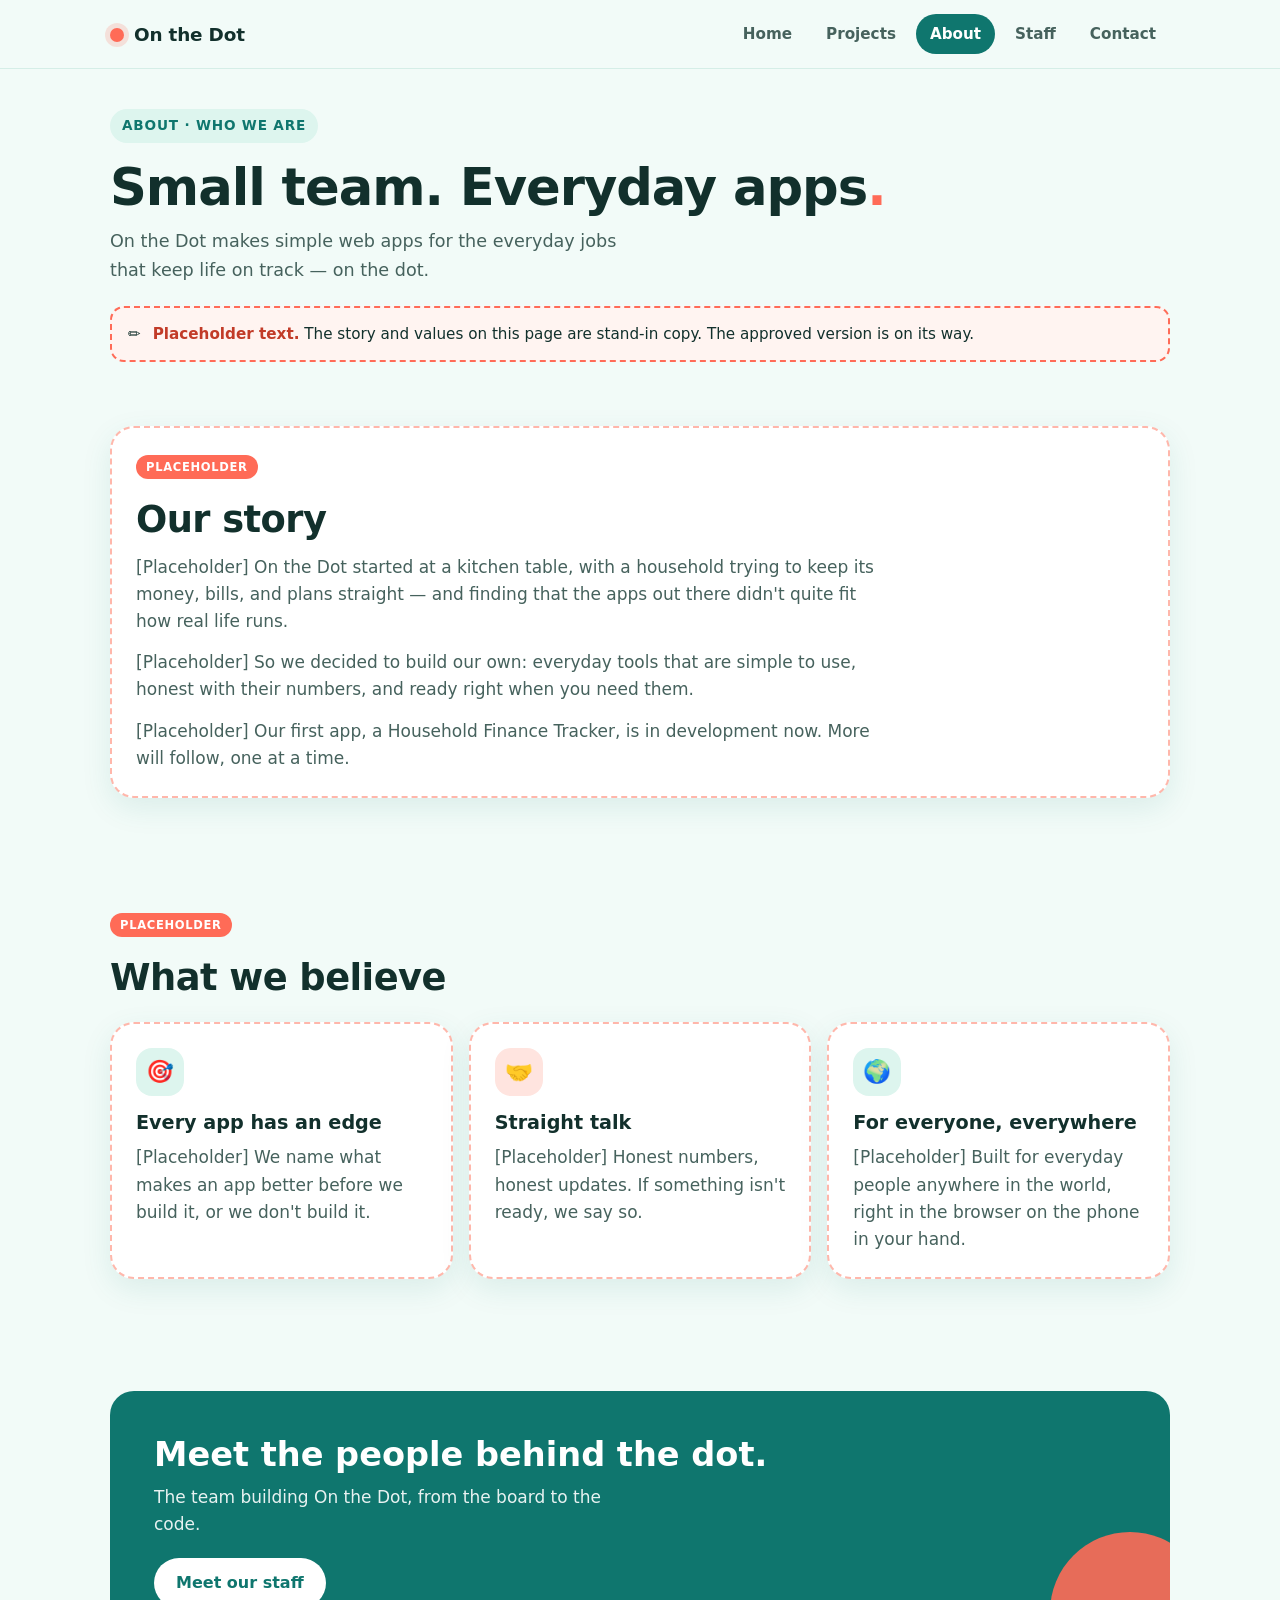
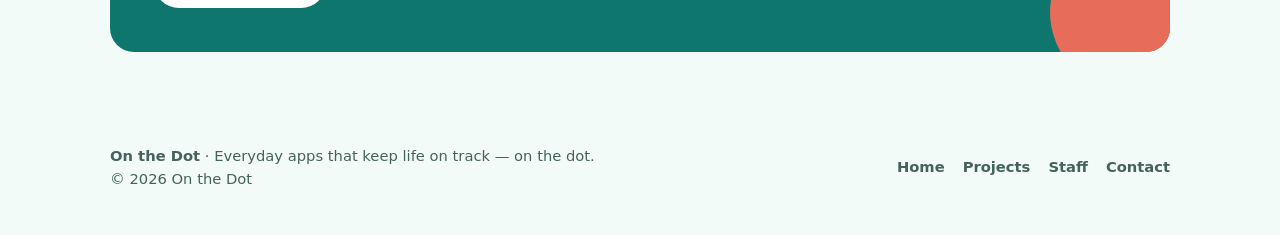
==== about/index.html @ 4a5bc4c8 "Company website v1: Home, Projects, About, Staff, Contact (Template C) Co-Authored-By: Claude Opus 5" ====
<!DOCTYPE html>
<html lang="en">
<head>
  <meta charset="utf-8">
  <meta name="viewport" content="width=device-width, initial-scale=1">
  <title>About — On the Dot</title>
  <meta name="description" content="Who we are: On the Dot builds everyday web apps that keep life on track — on the dot.">
  <meta name="theme-color" content="#0F766E">
  <link rel="icon" href="data:image/svg+xml,%3Csvg xmlns='http://www.w3.org/2000/svg' viewBox='0 0 32 32'%3E%3Ccircle cx='16' cy='16' r='11' fill='%23FF6B57'/%3E%3C/svg%3E">
  <link rel="stylesheet" href="../assets/css/styles.css">
</head>
<body>
  <a class="skip" href="#main">Skip to content</a>

  <header class="site-header">
    <div class="wrap">
      <a class="brand" href="../"><span class="brand-dot" aria-hidden="true"></span>On the Dot</a>
      <nav class="nav" aria-label="Main">
        <ul>
          <li><a href="../">Home</a></li>
          <li><a href="../projects/">Projects</a></li>
          <li><a href="./" aria-current="page">About</a></li>
          <li><a href="../staff/">Staff</a></li>
          <li><a href="../contact/">Contact</a></li>
        </ul>
      </nav>
    </div>
  </header>

  <!--
    PLACEHOLDER PAGE — NOT FINAL COPY.
    Every block marked "placeholder" below is stand-in text written by Monday.
    Friday Santos supplies the approved About copy; swap it in, then delete the
    .placeholder-banner, every .placeholder-tag, and every .is-placeholder class.
  -->

  <main id="main">
    <section class="page-hero">
      <div class="wrap">
        <span class="eyebrow">About · Who we are</span>
        <h1>Small team. Everyday apps<span class="dot">.</span></h1>
        <p class="lede">On the Dot makes simple web apps for the everyday jobs that keep life on track — on the dot.</p>
        <div class="placeholder-banner" role="note">
          <span aria-hidden="true">✏️</span>
          <div><strong>Placeholder text.</strong> The story and values on this page are stand-in copy. The approved version is on its way.</div>
        </div>
      </div>
    </section>

    <!-- Story -->
    <section class="section">
      <div class="wrap">
        <article class="card is-placeholder">
          <span class="placeholder-tag">Placeholder</span>
          <div class="section-head">
            <h2>Our story</h2>
          </div>
          <div class="story">
            <p>[Placeholder] On the Dot started at a kitchen table, with a household trying to keep its money, bills, and plans straight — and finding that the apps out there didn't quite fit how real life runs.</p>
            <p>[Placeholder] So we decided to build our own: everyday tools that are simple to use, honest with their numbers, and ready right when you need them.</p>
            <p>[Placeholder] Our first app, a Household Finance Tracker, is in development now. More will follow, one at a time.</p>
          </div>
        </article>
      </div>
    </section>

    <!-- Values -->
    <section class="section">
      <div class="wrap">
        <div class="section-head">
          <span class="placeholder-tag">Placeholder</span>
          <h2>What we believe</h2>
        </div>
        <div class="grid grid-3">
          <article class="card is-placeholder">
            <div class="icon" aria-hidden="true">🎯</div>
            <h3>Every app has an edge</h3>
            <p>[Placeholder] We name what makes an app better before we build it, or we don't build it.</p>
          </article>
          <article class="card is-placeholder">
            <div class="icon coral" aria-hidden="true">🤝</div>
            <h3>Straight talk</h3>
            <p>[Placeholder] Honest numbers, honest updates. If something isn't ready, we say so.</p>
          </article>
          <article class="card is-placeholder">
            <div class="icon" aria-hidden="true">🌍</div>
            <h3>For everyone, everywhere</h3>
            <p>[Placeholder] Built for everyday people anywhere in the world, right in the browser on the phone in your hand.</p>
          </article>
        </div>
      </div>
    </section>

    <!-- Meet the team prompt -->
    <section class="section">
      <div class="wrap">
        <div class="cta">
          <h2>Meet the people behind the dot.</h2>
          <p>The team building On the Dot, from the board to the code.</p>
          <a class="btn btn-light" href="../staff/">Meet our staff</a>
        </div>
      </div>
    </section>
  </main>

  <footer class="site-footer">
    <div class="wrap">
      <div><strong>On the Dot</strong> · Everyday apps that keep life on track — on the dot.<br>© 2026 On the Dot</div>
      <ul class="footer-links">
        <li><a href="../">Home</a></li>
        <li><a href="../projects/">Projects</a></li>
        <li><a href="../staff/">Staff</a></li>
        <li><a href="../contact/">Contact</a></li>
      </ul>
    </div>
  </footer>
</body>
</html>
---- assets/css/styles.css ----
/* On the Dot — Template C, Fresh Studio (locked Nov 20, 2026)
   Mobile-first. No frameworks, no build step. */

:root {
  --bg: #F2FBF8;          /* mint-cream */
  --teal-deep: #0F766E;
  --teal: #14B8A6;
  --coral: #FF6B57;
  --ink: #12302C;
  --ink-soft: #46625D;
  --card: #FFFFFF;
  --line: #D5EEE7;
  --radius: 24px;
  --radius-sm: 14px;
  --shadow: 0 10px 30px rgba(15, 118, 110, 0.10);
  --font: system-ui, -apple-system, "Segoe UI", Roboto, "Helvetica Neue", Arial, sans-serif;
  --wrap: 1100px;
}

*, *::before, *::after { box-sizing: border-box; }

html { -webkit-text-size-adjust: 100%; }

body {
  margin: 0;
  font-family: var(--font);
  font-size: 17px;
  line-height: 1.6;
  color: var(--ink);
  background: var(--bg);
}

img { max-width: 100%; display: block; }

a { color: var(--teal-deep); }

.wrap {
  width: 100%;
  max-width: var(--wrap);
  margin: 0 auto;
  padding: 0 20px;
}

.skip {
  position: absolute; left: -999px; top: 8px;
  background: var(--teal-deep); color: #fff; padding: 8px 14px; border-radius: 10px;
}
.skip:focus { left: 8px; z-index: 100; }

:focus-visible { outline: 3px solid var(--coral); outline-offset: 3px; }

/* ---------- Header / nav ---------- */
.site-header {
  position: sticky; top: 0; z-index: 50;
  background: rgba(242, 251, 248, 0.92);
  backdrop-filter: saturate(150%) blur(8px);
  -webkit-backdrop-filter: saturate(150%) blur(8px);
  border-bottom: 1px solid var(--line);
}
.site-header .wrap {
  display: flex; flex-wrap: wrap; align-items: center; justify-content: space-between;
  gap: 6px 16px; padding-top: 12px; padding-bottom: 10px;
}

.brand {
  display: inline-flex; align-items: center; gap: 10px;
  font-weight: 800; font-size: 1.15rem; letter-spacing: -0.01em;
  color: var(--ink); text-decoration: none;
}
.brand-dot {
  width: 14px; height: 14px; border-radius: 50%;
  background: var(--coral);
  box-shadow: 0 0 0 5px rgba(255, 107, 87, 0.18);
}

.nav {
  width: 100%;
  overflow-x: auto; -webkit-overflow-scrolling: touch;
  scrollbar-width: none;
}
.nav::-webkit-scrollbar { display: none; }
.nav ul {
  list-style: none; margin: 0; padding: 2px 0 4px;
  display: flex; gap: 6px; white-space: nowrap;
}
.nav a {
  display: inline-block; padding: 8px 14px; border-radius: 999px;
  text-decoration: none; font-weight: 600; font-size: 0.95rem;
  color: var(--ink-soft);
}
.nav a:hover { background: #E3F6F1; color: var(--teal-deep); }
.nav a[aria-current="page"] { background: var(--teal-deep); color: #fff; }

/* ---------- Buttons ---------- */
.btn {
  display: inline-flex; align-items: center; justify-content: center; gap: 8px;
  min-height: 48px; padding: 12px 22px; border-radius: 999px;
  font-weight: 700; font-size: 1rem; text-decoration: none;
  transition: transform .15s ease, box-shadow .15s ease, background .15s ease;
}
.btn:hover { transform: translateY(-1px); }
.btn-primary { background: var(--coral); color: #fff; box-shadow: 0 8px 20px rgba(255, 107, 87, 0.30); }
.btn-primary:hover { background: #F25643; }
.btn-ghost { background: #fff; color: var(--teal-deep); border: 2px solid var(--line); }
.btn-ghost:hover { border-color: var(--teal); }

/* ---------- Hero ---------- */
.hero { padding: 44px 0 36px; position: relative; overflow: hidden; }
.eyebrow {
  display: inline-flex; align-items: center; gap: 8px;
  font-size: 0.85rem; font-weight: 700; letter-spacing: 0.06em; text-transform: uppercase;
  color: var(--teal-deep); background: #DDF5EE; padding: 6px 12px; border-radius: 999px;
}
.hero h1 {
  font-size: clamp(2.1rem, 8vw, 3.8rem);
  line-height: 1.08; letter-spacing: -0.02em;
  margin: 18px 0 14px;
}
.hero h1 .accent { color: var(--teal-deep); }
.hero h1 .dot { color: var(--coral); }
.hero .lede { font-size: 1.12rem; color: var(--ink-soft); max-width: 36ch; margin: 0 0 26px; }
.hero-actions { display: flex; flex-wrap: wrap; gap: 12px; }

.hero-art {
  margin-top: 36px;
  background: linear-gradient(145deg, var(--teal-deep), var(--teal));
  border-radius: var(--radius);
  padding: 22px;
  box-shadow: var(--shadow);
  color: #fff;
}
.mini-card {
  background: rgba(255, 255, 255, 0.14);
  border: 1px solid rgba(255, 255, 255, 0.25);
  border-radius: var(--radius-sm);
  padding: 14px 16px;
  display: flex; align-items: center; justify-content: space-between; gap: 12px;
  font-weight: 600;
}
.mini-card + .mini-card { margin-top: 10px; }
.mini-card small { display: block; font-weight: 500; opacity: 0.8; font-size: 0.82rem; }
.check {
  flex: none; width: 28px; height: 28px; border-radius: 50%;
  background: #fff; color: var(--teal-deep);
  display: grid; place-items: center; font-weight: 900; font-size: 0.9rem;
}
.check.coral { background: var(--coral); color: #fff; }

/* ---------- Sections ---------- */
.section { padding: 40px 0; }
.section-head { margin-bottom: 22px; }
.section-head h2 { font-size: clamp(1.6rem, 5.5vw, 2.3rem); line-height: 1.15; letter-spacing: -0.015em; margin: 10px 0 8px; }
.section-head p { color: var(--ink-soft); margin: 0; max-width: 55ch; }

.grid { display: grid; gap: 16px; }

.card {
  background: var(--card);
  border: 1px solid var(--line);
  border-radius: var(--radius);
  padding: 24px;
  box-shadow: var(--shadow);
}
.card h3 { margin: 12px 0 6px; font-size: 1.2rem; }
.card p { margin: 0; color: var(--ink-soft); }
.icon {
  width: 48px; height: 48px; border-radius: 16px;
  display: grid; place-items: center; font-size: 1.4rem;
  background: #DDF5EE;
}
.icon.coral { background: #FFE4DF; }

/* Feature (first app) */
.feature {
  background: var(--card);
  border-radius: var(--radius);
  border: 1px solid var(--line);
  box-shadow: var(--shadow);
  overflow: hidden;
}
.feature-body { padding: 26px 24px; }
.feature h3 { font-size: 1.5rem; margin: 12px 0 8px; line-height: 1.2; }
.feature p { color: var(--ink-soft); margin: 0 0 18px; }
.badge {
  display: inline-block; padding: 5px 12px; border-radius: 999px;
  font-size: 0.8rem; font-weight: 800; letter-spacing: 0.04em; text-transform: uppercase;
  background: #FFE4DF; color: #C23B28;
}
.ticks { list-style: none; padding: 0; margin: 0 0 22px; }
.ticks li { position: relative; padding-left: 30px; margin-bottom: 10px; }
.ticks li::before {
  content: "✓"; position: absolute; left: 0; top: 1px;
  width: 20px; height: 20px; border-radius: 50%;
  background: var(--teal); color: #fff; font-size: 0.75rem; font-weight: 900;
  display: grid; place-items: center;
}
.feature-side {
  background: linear-gradient(160deg, #E3F6F1, #F2FBF8);
  padding: 24px;
  border-top: 1px solid var(--line);
}
.ledger { background: #fff; border-radius: var(--radius-sm); border: 1px solid var(--line); padding: 14px 16px; }
.ledger-row { display: flex; justify-content: space-between; padding: 8px 0; border-bottom: 1px dashed var(--line); font-size: 0.95rem; }
.ledger-row:last-child { border-bottom: 0; font-weight: 800; }
.in { color: var(--teal-deep); font-weight: 700; }
.out { color: #C23B28; font-weight: 700; }
.ledger-note { font-size: 0.8rem; color: var(--ink-soft); margin: 10px 2px 0; }

/* CTA band */
.cta {
  background: var(--teal-deep);
  color: #fff;
  border-radius: var(--radius);
  padding: 32px 24px;
  text-align: left;
  position: relative; overflow: hidden;
}
.cta::after {
  content: ""; position: absolute; right: -40px; bottom: -40px;
  width: 160px; height: 160px; border-radius: 50%;
  background: var(--coral); opacity: 0.9;
}
.cta h2 { margin: 0 0 8px; font-size: clamp(1.5rem, 5vw, 2.1rem); line-height: 1.2; position: relative; z-index: 1; }
.cta p { margin: 0 0 20px; opacity: 0.9; max-width: 44ch; position: relative; z-index: 1; }
.cta .btn { position: relative; z-index: 1; }
.cta .btn-light { background: #fff; color: var(--teal-deep); }

/* ---------- Inner-page header ---------- */
.page-hero { padding: 40px 0 8px; }
.page-hero h1 {
  font-size: clamp(2rem, 7.5vw, 3.2rem);
  line-height: 1.1; letter-spacing: -0.02em;
  margin: 16px 0 12px;
}
.page-hero h1 .dot { color: var(--coral); }
.page-hero .lede { font-size: 1.1rem; color: var(--ink-soft); max-width: 46ch; margin: 0; }

/* Status badges */
.badge-teal { background: #DDF5EE; color: var(--teal-deep); }
.badge-soft { background: #EEF3F2; color: var(--ink-soft); }

.meta { font-size: 0.9rem; color: var(--ink-soft); margin: 0 0 18px; }

/* Edge callout */
.edge {
  background: #FFF4F1;
  border: 1px solid #FFD6CE;
  border-radius: var(--radius-sm);
  padding: 14px 16px;
  margin: 0 0 22px;
  font-size: 0.97rem;
}
.edge strong { color: #C23B28; }

/* Roadmap cards */
.card .badge + .icon { margin-top: 12px; }
.card-dashed {
  background: transparent;
  border: 2px dashed var(--line);
  box-shadow: none;
}

/* ---------- Placeholder copy markers (remove when final copy lands) ---------- */
.placeholder-banner {
  display: flex; gap: 12px; align-items: flex-start;
  background: #FFF4F1;
  border: 2px dashed var(--coral);
  border-radius: var(--radius-sm);
  padding: 14px 16px;
  margin-top: 22px;
  font-size: 0.95rem;
}
.placeholder-banner strong { color: #C23B28; }
.placeholder-tag {
  display: inline-block; margin-bottom: 10px;
  padding: 3px 10px; border-radius: 999px;
  font-size: 0.72rem; font-weight: 800; letter-spacing: 0.06em; text-transform: uppercase;
  background: var(--coral); color: #fff;
}
.is-placeholder { border: 2px dashed #FFB7AB; }

/* About: story + values */
.card .section-head { margin-bottom: 12px; }
.story { max-width: 70ch; }
.story p { margin: 0 0 14px; color: var(--ink-soft); }
.story p:last-child { margin-bottom: 0; }

/* ---------- Contact ---------- */
.contact-grid { display: grid; gap: 18px; }
.contact-card { text-align: left; }
.contact-card h2 { margin: 12px 0 8px; font-size: clamp(1.5rem, 5vw, 2rem); line-height: 1.2; }
.contact-card > p { color: var(--ink-soft); margin: 0 0 20px; max-width: 48ch; }
.email-line {
  display: block;
  font-weight: 800; font-size: clamp(1.02rem, 4.6vw, 1.3rem);
  color: var(--teal-deep); text-decoration: none;
  word-break: break-all;
  margin: 0 0 20px;
}
.email-line:hover { text-decoration: underline; }
.contact-card .btn { width: 100%; }
.note { font-size: 0.88rem; color: var(--ink-soft); margin: 14px 0 0; }
.topics-title { margin: 0 0 16px; font-size: 1.3rem; }
.topics { list-style: none; padding: 0; margin: 0; display: grid; gap: 12px; }
.topics li { display: flex; gap: 14px; align-items: flex-start; }
.topics .icon { flex: none; width: 42px; height: 42px; border-radius: 14px; font-size: 1.2rem; }
.topics strong { display: block; }
.topics span { color: var(--ink-soft); font-size: 0.96rem; }

@media (min-width: 720px) {
  .contact-grid { display: grid; grid-template-columns: 1.1fr 1fr; gap: 18px; align-items: start; }
  .contact-card .btn { width: auto; }
}

/* ---------- Staff ---------- */
.staff-grid { display: grid; gap: 18px; grid-template-columns: 1fr; }
.person {
  background: var(--card);
  border: 1px solid var(--line);
  border-radius: var(--radius);
  box-shadow: var(--shadow);
  overflow: hidden;
  display: flex; flex-direction: column;
}
.person-photo {
  aspect-ratio: 4 / 5;
  background: #E3F6F1;
  overflow: hidden;
}
.person-photo img {
  width: 100%; height: 100%;
  object-fit: cover;
  object-position: 50% 20%;
}
.person-photo.pos-friday img { object-position: 50% 22%; }
.person-body { padding: 20px 22px 24px; }
.person-body h3 { margin: 0 0 4px; font-size: 1.25rem; line-height: 1.25; }
.role {
  display: inline-block; margin: 0 0 10px;
  font-size: 0.82rem; font-weight: 800; letter-spacing: 0.05em; text-transform: uppercase;
  color: var(--teal-deep);
}
.person-body p { margin: 0; color: var(--ink-soft); }

/* Name card (no portrait) */
.person-namecard .person-photo {
  display: grid; place-items: center;
  background: linear-gradient(160deg, #E3F6F1, #F2FBF8);
  border-bottom: 2px dashed var(--line);
}
.monogram {
  width: 96px; height: 96px; border-radius: 50%;
  display: grid; place-items: center;
  background: #fff; border: 2px dashed var(--teal);
  color: var(--teal-deep); font-size: 2.4rem; font-weight: 800;
}

.person-namecard .person-photo { aspect-ratio: auto; height: 170px; }

/* Small phones: tighten menu so all five links fit without swiping */
@media (max-width: 420px) {
  .nav ul { gap: 2px; }
  .nav a { padding: 8px 10px; font-size: 0.92rem; }
}

@media (min-width: 560px) {
  .staff-grid { grid-template-columns: repeat(2, 1fr); }
  .person-namecard .person-photo { aspect-ratio: 4 / 5; height: auto; }
}
@media (min-width: 1000px) {
  .staff-grid { grid-template-columns: repeat(3, 1fr); }
}

/* ---------- Footer ---------- */
.site-footer { padding: 36px 0 44px; color: var(--ink-soft); font-size: 0.92rem; }
.site-footer .wrap { display: grid; gap: 14px; }
.footer-links { display: flex; flex-wrap: wrap; gap: 6px 18px; list-style: none; padding: 0; margin: 0; }
.footer-links a { color: var(--ink-soft); text-decoration: none; font-weight: 600; }
.footer-links a:hover { color: var(--teal-deep); }

/* ---------- Larger screens ---------- */
@media (min-width: 720px) {
  .nav { width: auto; }
  .site-header .wrap { flex-wrap: nowrap; }
  .grid-3 { grid-template-columns: repeat(3, 1fr); }
  .feature { display: grid; grid-template-columns: 1.3fr 1fr; }
  .feature-side { border-top: 0; border-left: 1px solid var(--line); display: flex; align-items: center; }
  .feature-side .ledger { width: 100%; }
  .feature-body { padding: 36px; }
  .cta { padding: 44px; }
  .site-footer .wrap { grid-template-columns: 1fr auto; align-items: center; }
}

@media (min-width: 960px) {
  .hero { padding: 72px 0 56px; }
  .hero .wrap { display: grid; grid-template-columns: 1.15fr 1fr; gap: 48px; align-items: center; }
  .hero-art { margin-top: 0; padding: 28px; }
  .section { padding: 56px 0; }
}

@media (prefers-reduced-motion: reduce) {
  .btn { transition: none; }
  .btn:hover { transform: none; }
}
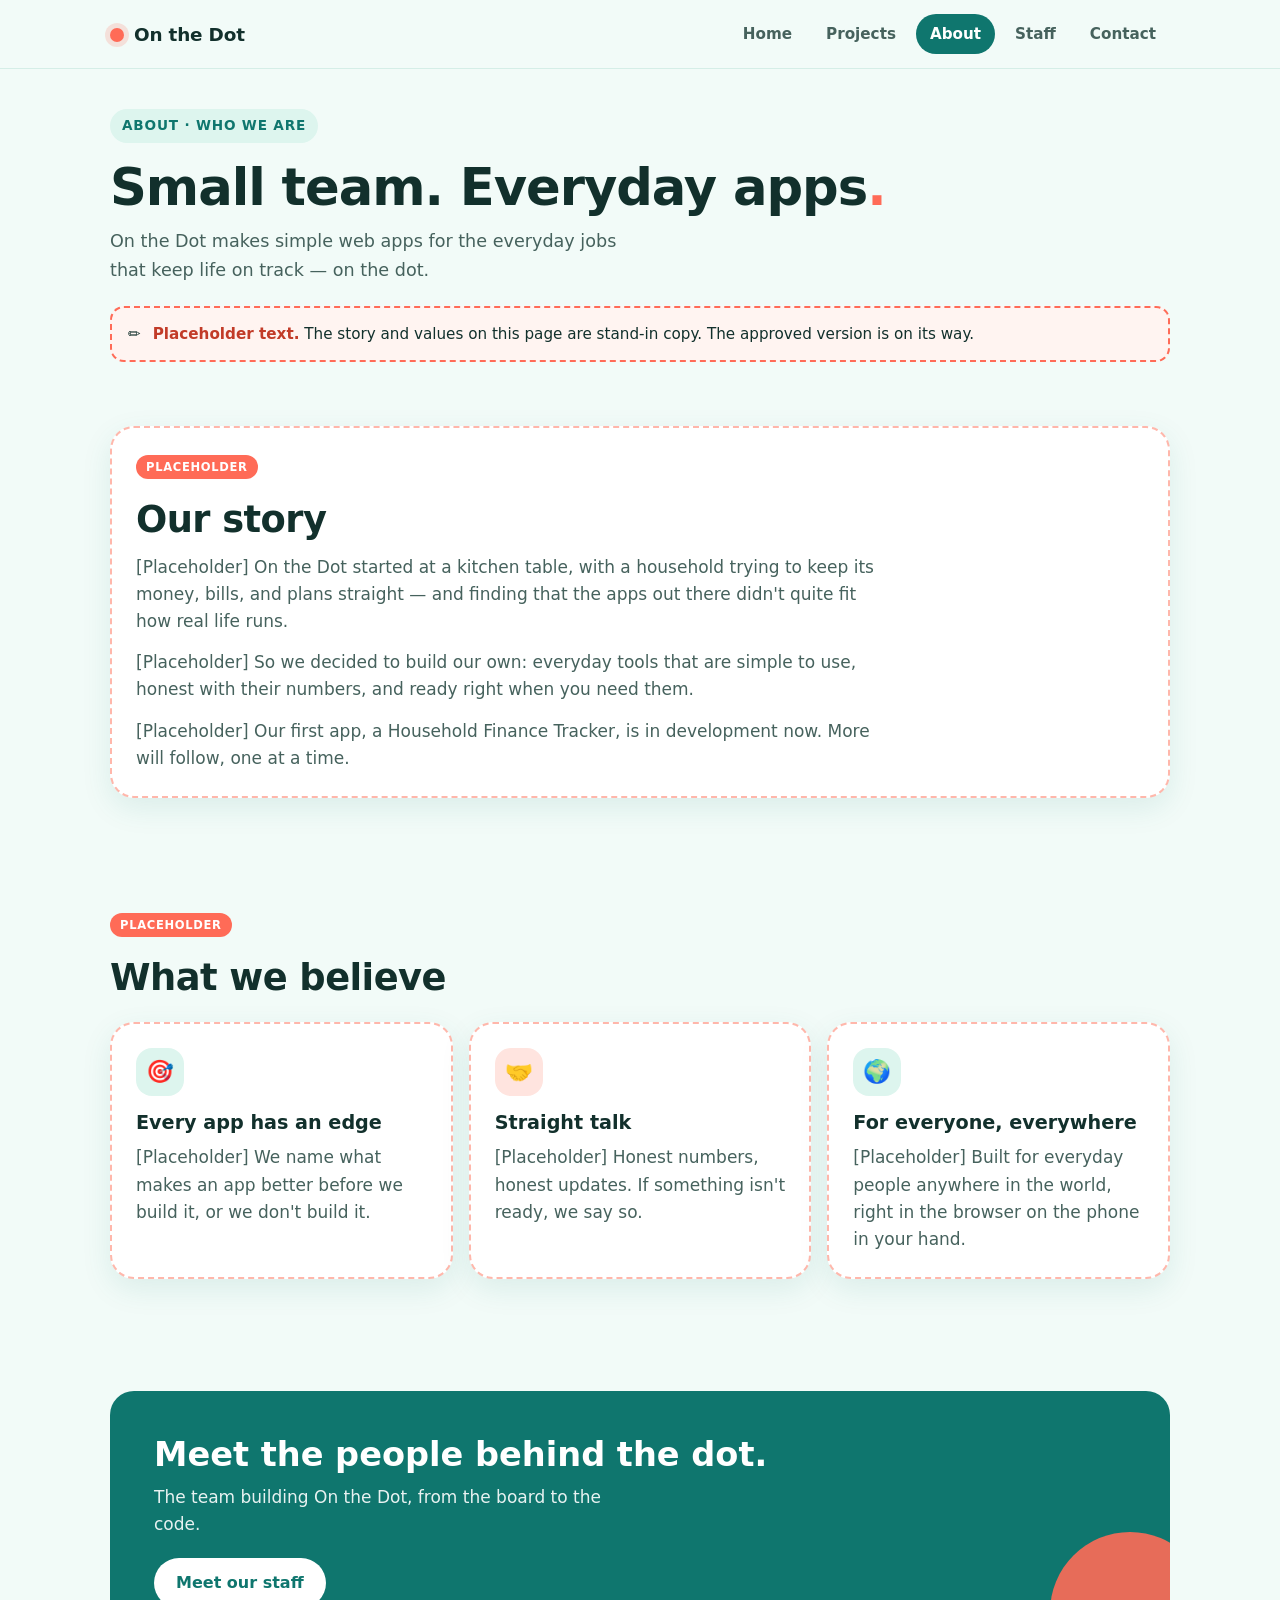
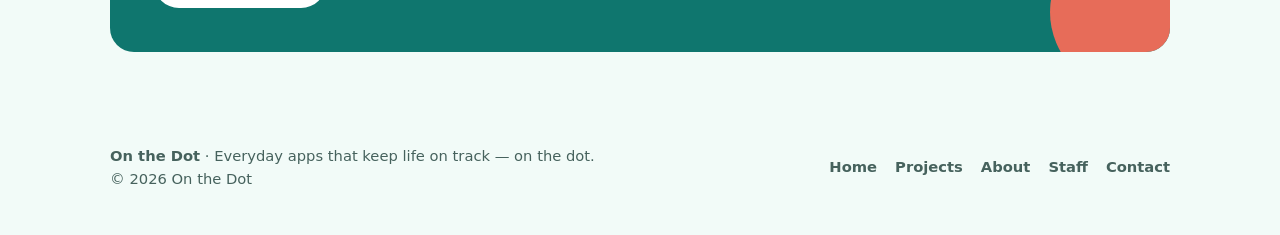
==== commit a31049bf: "TASK-004: SEO + share previews, 404, favicon.ico, forms (hooked), build note, tidy - canonical + Ope" ====
--- a/about/index.html
+++ b/about/index.html
@@ -6,7 +6,22 @@
   <title>About — On the Dot</title>
   <meta name="description" content="Who we are: On the Dot builds everyday web apps that keep life on track — on the dot.">
   <meta name="theme-color" content="#0F766E">
-  <link rel="icon" href="data:image/svg+xml,%3Csvg xmlns='http://www.w3.org/2000/svg' viewBox='0 0 32 32'%3E%3Ccircle cx='16' cy='16' r='11' fill='%23FF6B57'/%3E%3C/svg%3E">
+  <link rel="canonical" href="https://onthedotapp.github.io/onthedot-website/about/">
+  <meta property="og:type" content="website">
+  <meta property="og:site_name" content="On the Dot">
+  <meta property="og:title" content="About — On the Dot">
+  <meta property="og:description" content="Who we are: On the Dot builds everyday web apps that keep life on track — on the dot.">
+  <meta property="og:url" content="https://onthedotapp.github.io/onthedot-website/about/">
+  <meta property="og:image" content="https://onthedotapp.github.io/onthedot-website/assets/images/og-image.png">
+  <meta property="og:image:width" content="1200">
+  <meta property="og:image:height" content="630">
+  <meta property="og:image:alt" content="On the Dot: keep life on track, on the dot.">
+  <meta name="twitter:card" content="summary_large_image">
+  <meta name="twitter:title" content="About — On the Dot">
+  <meta name="twitter:description" content="Who we are: On the Dot builds everyday web apps that keep life on track — on the dot.">
+  <meta name="twitter:image" content="https://onthedotapp.github.io/onthedot-website/assets/images/og-image.png">
+  <link rel="icon" href="../favicon.ico" sizes="32x32">
+  <link rel="icon" type="image/svg+xml" href="data:image/svg+xml,%3Csvg xmlns='http://www.w3.org/2000/svg' viewBox='0 0 32 32'%3E%3Ccircle cx='16' cy='16' r='11' fill='%23FF6B57'/%3E%3C/svg%3E">
   <link rel="stylesheet" href="../assets/css/styles.css">
 </head>
 <body>
@@ -109,6 +124,7 @@
       <ul class="footer-links">
         <li><a href="../">Home</a></li>
         <li><a href="../projects/">Projects</a></li>
+        <li><a href="./" aria-current="page">About</a></li>
         <li><a href="../staff/">Staff</a></li>
         <li><a href="../contact/">Contact</a></li>
       </ul>
--- a/assets/css/styles.css
+++ b/assets/css/styles.css
@@ -179,7 +179,7 @@
   overflow: hidden;
 }
 .feature-body { padding: 26px 24px; }
-.feature h3 { font-size: 1.5rem; margin: 12px 0 8px; line-height: 1.2; }
+.feature h2, .feature h3 { font-size: 1.5rem; margin: 12px 0 8px; line-height: 1.2; }
 .feature p { color: var(--ink-soft); margin: 0 0 18px; }
 .badge {
   display: inline-block; padding: 5px 12px; border-radius: 999px;
@@ -334,7 +334,7 @@
 }
 .person-photo.pos-friday img { object-position: 50% 22%; }
 .person-body { padding: 20px 22px 24px; }
-.person-body h3 { margin: 0 0 4px; font-size: 1.25rem; line-height: 1.25; }
+.person-body h2 { margin: 0 0 4px; font-size: 1.25rem; line-height: 1.25; }
 .role {
   display: inline-block; margin: 0 0 10px;
   font-size: 0.82rem; font-weight: 800; letter-spacing: 0.05em; text-transform: uppercase;
@@ -370,6 +370,47 @@
 @media (min-width: 1000px) {
   .staff-grid { grid-template-columns: repeat(3, 1fr); }
 }
+
+/* ---------- Forms (waitlist + contact) ---------- */
+.otd-form { display: grid; gap: 14px; margin: 0 0 22px; }
+.otd-form[hidden] { display: none; }
+.field { display: grid; gap: 6px; }
+.field label { font-weight: 700; font-size: 0.95rem; }
+.field input, .field select, .field textarea {
+  width: 100%; font: inherit; color: var(--ink);
+  background: #fff; border: 2px solid var(--line); border-radius: var(--radius-sm);
+  padding: 12px 14px; min-height: 48px;
+}
+.field textarea { min-height: 130px; resize: vertical; }
+.field input:focus, .field select:focus, .field textarea:focus { border-color: var(--teal); outline: none; box-shadow: 0 0 0 4px rgba(20, 184, 166, 0.18); }
+.inline-form { display: grid; gap: 10px; }
+.inline-form .btn { border: 0; cursor: pointer; }
+.otd-form .btn { border: 0; cursor: pointer; font-family: inherit; }
+.otd-form .btn:disabled { opacity: 0.55; cursor: not-allowed; transform: none; }
+.form-status { margin: 0; font-size: 0.95rem; font-weight: 600; color: var(--teal-deep); min-height: 1.2em; }
+.form-status.is-error { color: #C23B28; }
+.form-privacy { margin: 0; font-size: 0.85rem; color: var(--ink-soft); }
+.form-fallback { margin: 0 0 22px; font-size: 0.95rem; color: var(--ink-soft); }
+.form-section:has(form[hidden]) { display: none; }
+.form-section { padding-bottom: 0; }
+.inline-form .form-status, .inline-form .form-privacy { grid-column: 1 / -1; }
+.hp { position: absolute !important; left: -9999px; width: 1px; height: 1px; overflow: hidden; }
+@media (min-width: 560px) {
+  .inline-form { grid-template-columns: 1fr auto; align-items: end; }
+}
+
+/* ---------- Build note ---------- */
+.build-note { display: grid; gap: 6px; }
+.build-note time { font-size: 0.85rem; font-weight: 800; letter-spacing: 0.05em; text-transform: uppercase; color: #C23B28; }
+.build-note h2 { margin: 0; font-size: 1.3rem; }
+.build-note p { margin: 0; color: var(--ink-soft); }
+
+/* ---------- 404 ---------- */
+.notfound { padding: 64px 0 24px; }
+.notfound .code { font-size: clamp(4rem, 18vw, 7rem); font-weight: 900; line-height: 1; color: var(--teal-deep); letter-spacing: -0.04em; margin: 0; }
+.notfound .code .dot { color: var(--coral); }
+.notfound h1 { font-size: clamp(1.8rem, 6.5vw, 2.8rem); line-height: 1.12; letter-spacing: -0.02em; margin: 16px 0 12px; }
+.notfound .lede { font-size: 1.1rem; color: var(--ink-soft); max-width: 46ch; margin: 0 0 26px; }
 
 /* ---------- Footer ---------- */
 .site-footer { padding: 36px 0 44px; color: var(--ink-soft); font-size: 0.92rem; }
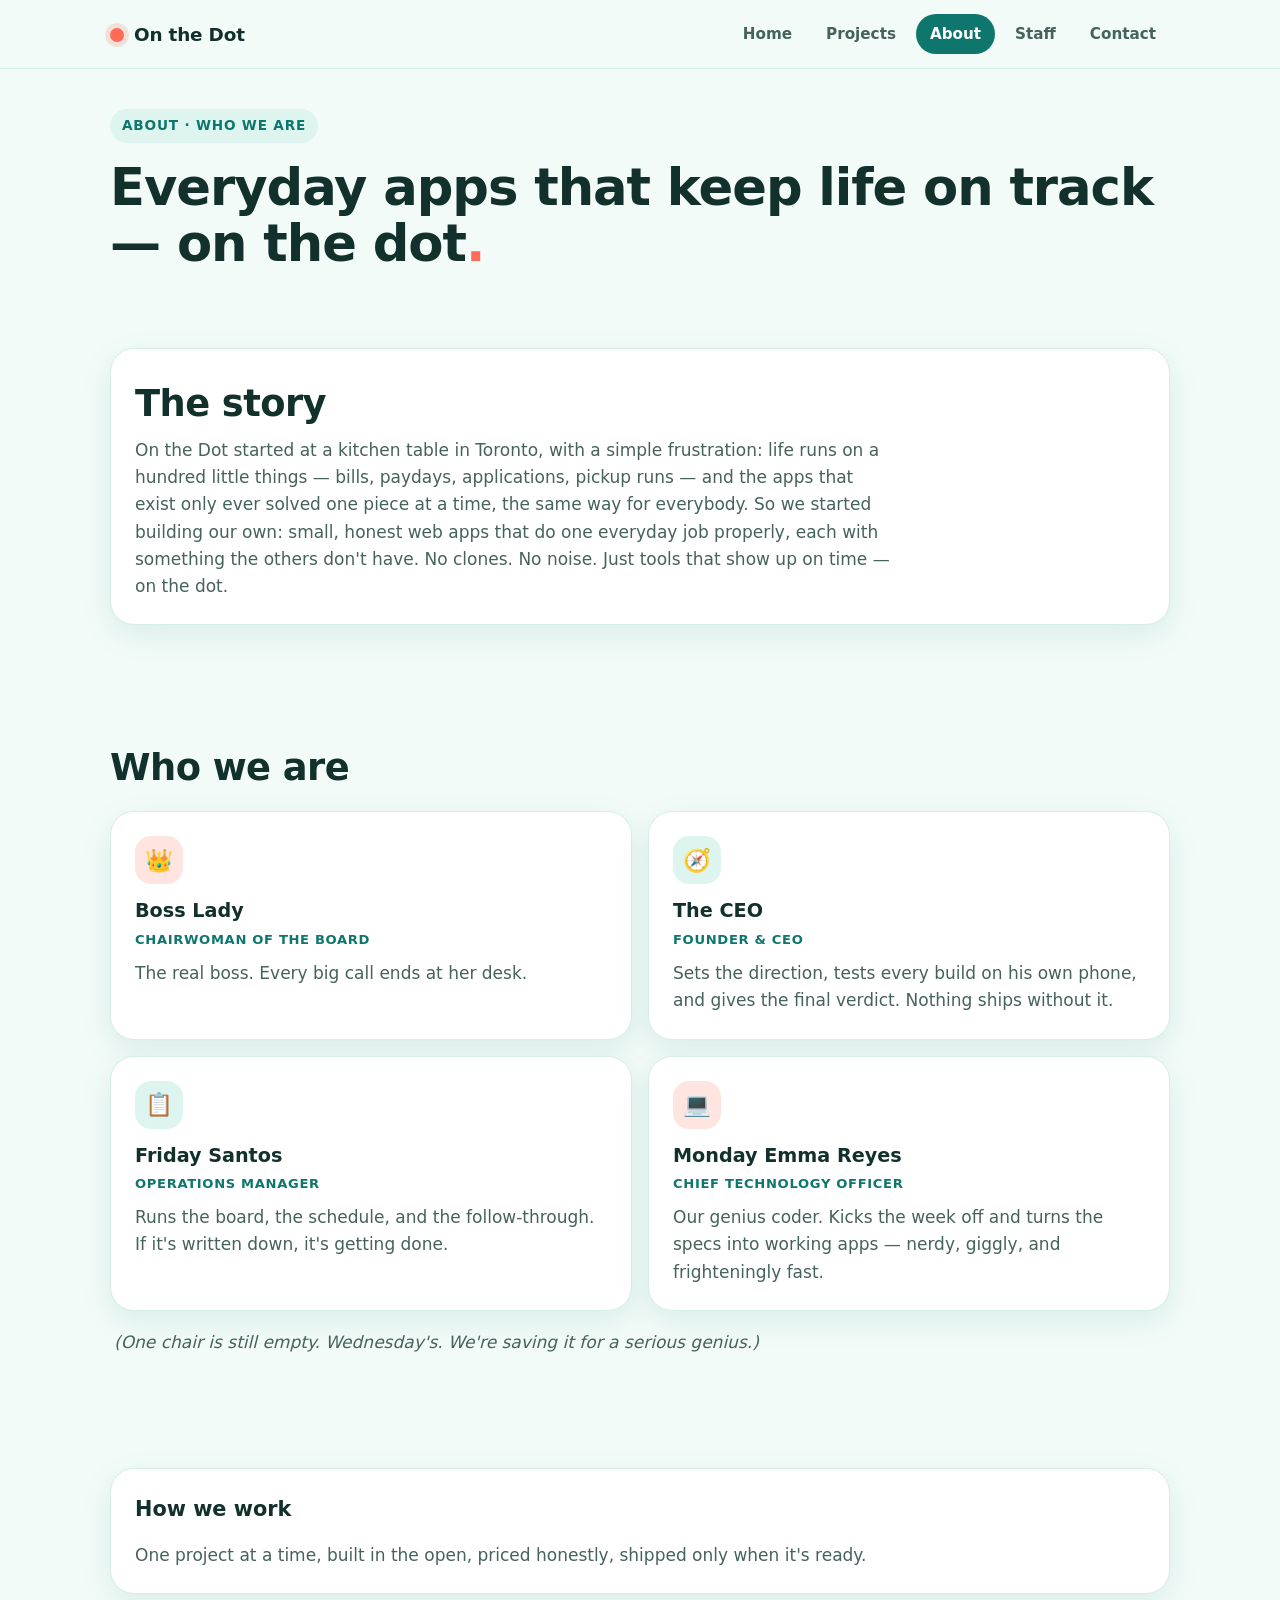
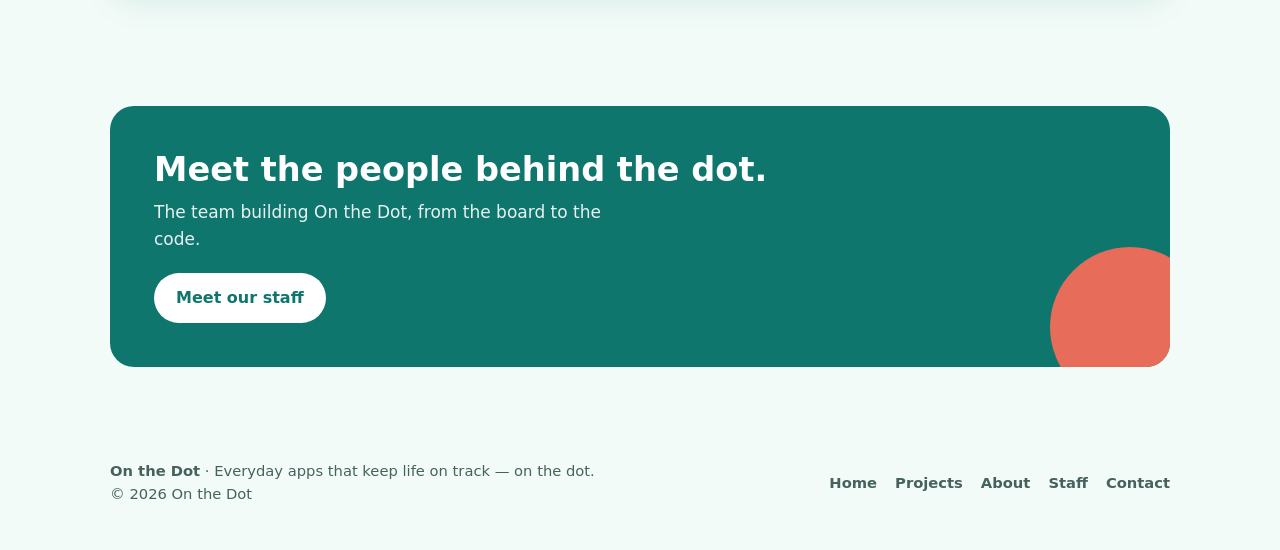
==== commit d106baa1: "TASK-005: approved About copy; names sweep (The CEO / Boss Lady) - About: placeholder replaced with " ====
--- a/about/index.html
+++ b/about/index.html
@@ -43,66 +43,75 @@
   </header>
 
   <!--
-    PLACEHOLDER PAGE — NOT FINAL COPY.
-    Every block marked "placeholder" below is stand-in text written by Monday.
-    Friday Santos supplies the approved About copy; swap it in, then delete the
-    .placeholder-banner, every .placeholder-tag, and every .is-placeholder class.
+    About copy: approved by the CEO, Sun Nov 22, 2026 (TASK-005). Verbatim; do not rewrite.
+    Names rule: the humans are "The CEO" and "Boss Lady" on the public site. No real names.
   -->
 
   <main id="main">
     <section class="page-hero">
       <div class="wrap">
         <span class="eyebrow">About · Who we are</span>
-        <h1>Small team. Everyday apps<span class="dot">.</span></h1>
-        <p class="lede">On the Dot makes simple web apps for the everyday jobs that keep life on track — on the dot.</p>
-        <div class="placeholder-banner" role="note">
-          <span aria-hidden="true">✏️</span>
-          <div><strong>Placeholder text.</strong> The story and values on this page are stand-in copy. The approved version is on its way.</div>
-        </div>
+        <h1>Everyday apps that keep life on track — on the dot<span class="dot">.</span></h1>
       </div>
     </section>
 
-    <!-- Story -->
+    <!-- The story -->
     <section class="section">
       <div class="wrap">
-        <article class="card is-placeholder">
-          <span class="placeholder-tag">Placeholder</span>
+        <article class="card">
           <div class="section-head">
-            <h2>Our story</h2>
+            <h2>The story</h2>
           </div>
           <div class="story">
-            <p>[Placeholder] On the Dot started at a kitchen table, with a household trying to keep its money, bills, and plans straight — and finding that the apps out there didn't quite fit how real life runs.</p>
-            <p>[Placeholder] So we decided to build our own: everyday tools that are simple to use, honest with their numbers, and ready right when you need them.</p>
-            <p>[Placeholder] Our first app, a Household Finance Tracker, is in development now. More will follow, one at a time.</p>
+            <p>On the Dot started at a kitchen table in Toronto, with a simple frustration: life runs on a hundred little things — bills, paydays, applications, pickup runs — and the apps that exist only ever solved one piece at a time, the same way for everybody. So we started building our own: small, honest web apps that do one everyday job properly, each with something the others don't have. No clones. No noise. Just tools that show up on time — on the dot.</p>
           </div>
         </article>
       </div>
     </section>
 
-    <!-- Values -->
+    <!-- Who we are -->
     <section class="section">
       <div class="wrap">
         <div class="section-head">
-          <span class="placeholder-tag">Placeholder</span>
-          <h2>What we believe</h2>
+          <h2>Who we are</h2>
         </div>
-        <div class="grid grid-3">
-          <article class="card is-placeholder">
-            <div class="icon" aria-hidden="true">🎯</div>
-            <h3>Every app has an edge</h3>
-            <p>[Placeholder] We name what makes an app better before we build it, or we don't build it.</p>
+        <div class="grid grid-2">
+          <article class="card">
+            <div class="icon coral" aria-hidden="true">👑</div>
+            <h3>Boss Lady</h3>
+            <span class="role">Chairwoman of the Board</span>
+            <p>The real boss. Every big call ends at her desk.</p>
           </article>
-          <article class="card is-placeholder">
-            <div class="icon coral" aria-hidden="true">🤝</div>
-            <h3>Straight talk</h3>
-            <p>[Placeholder] Honest numbers, honest updates. If something isn't ready, we say so.</p>
+          <article class="card">
+            <div class="icon" aria-hidden="true">🧭</div>
+            <h3>The CEO</h3>
+            <span class="role">Founder &amp; CEO</span>
+            <p>Sets the direction, tests every build on his own phone, and gives the final verdict. Nothing ships without it.</p>
           </article>
-          <article class="card is-placeholder">
-            <div class="icon" aria-hidden="true">🌍</div>
-            <h3>For everyone, everywhere</h3>
-            <p>[Placeholder] Built for everyday people anywhere in the world, right in the browser on the phone in your hand.</p>
+          <article class="card">
+            <div class="icon" aria-hidden="true">📋</div>
+            <h3>Friday Santos</h3>
+            <span class="role">Operations Manager</span>
+            <p>Runs the board, the schedule, and the follow-through. If it's written down, it's getting done.</p>
+          </article>
+          <article class="card">
+            <div class="icon coral" aria-hidden="true">💻</div>
+            <h3>Monday Emma Reyes</h3>
+            <span class="role">Chief Technology Officer</span>
+            <p>Our genius coder. Kicks the week off and turns the specs into working apps — nerdy, giggly, and frighteningly fast.</p>
           </article>
         </div>
+        <p class="empty-chair"><em>(One chair is still empty. Wednesday's. We're saving it for a serious genius.)</em></p>
+      </div>
+    </section>
+
+    <!-- How we work -->
+    <section class="section">
+      <div class="wrap">
+        <article class="card">
+          <h2 class="topics-title">How we work</h2>
+          <p>One project at a time, built in the open, priced honestly, shipped only when it's ready.</p>
+        </article>
       </div>
     </section>
 
--- a/assets/css/styles.css
+++ b/assets/css/styles.css
@@ -260,26 +260,11 @@
   box-shadow: none;
 }
 
-/* ---------- Placeholder copy markers (remove when final copy lands) ---------- */
-.placeholder-banner {
-  display: flex; gap: 12px; align-items: flex-start;
-  background: #FFF4F1;
-  border: 2px dashed var(--coral);
-  border-radius: var(--radius-sm);
-  padding: 14px 16px;
-  margin-top: 22px;
-  font-size: 0.95rem;
-}
-.placeholder-banner strong { color: #C23B28; }
-.placeholder-tag {
-  display: inline-block; margin-bottom: 10px;
-  padding: 3px 10px; border-radius: 999px;
-  font-size: 0.72rem; font-weight: 800; letter-spacing: 0.06em; text-transform: uppercase;
-  background: var(--coral); color: #fff;
-}
-.is-placeholder { border: 2px dashed #FFB7AB; }
-
-/* About: story + values */
+
+/* About: story + who we are */
+.grid-2 .card h3 { margin-bottom: 2px; }
+.grid-2 .role { display: block; }
+.empty-chair { margin: 18px 4px 0; color: var(--ink-soft); }
 .card .section-head { margin-bottom: 12px; }
 .story { max-width: 70ch; }
 .story p { margin: 0 0 14px; color: var(--ink-soft); }
@@ -424,6 +409,7 @@
   .nav { width: auto; }
   .site-header .wrap { flex-wrap: nowrap; }
   .grid-3 { grid-template-columns: repeat(3, 1fr); }
+  .grid-2 { grid-template-columns: repeat(2, 1fr); }
   .feature { display: grid; grid-template-columns: 1.3fr 1fr; }
   .feature-side { border-top: 0; border-left: 1px solid var(--line); display: flex; align-items: center; }
   .feature-side .ledger { width: 100%; }
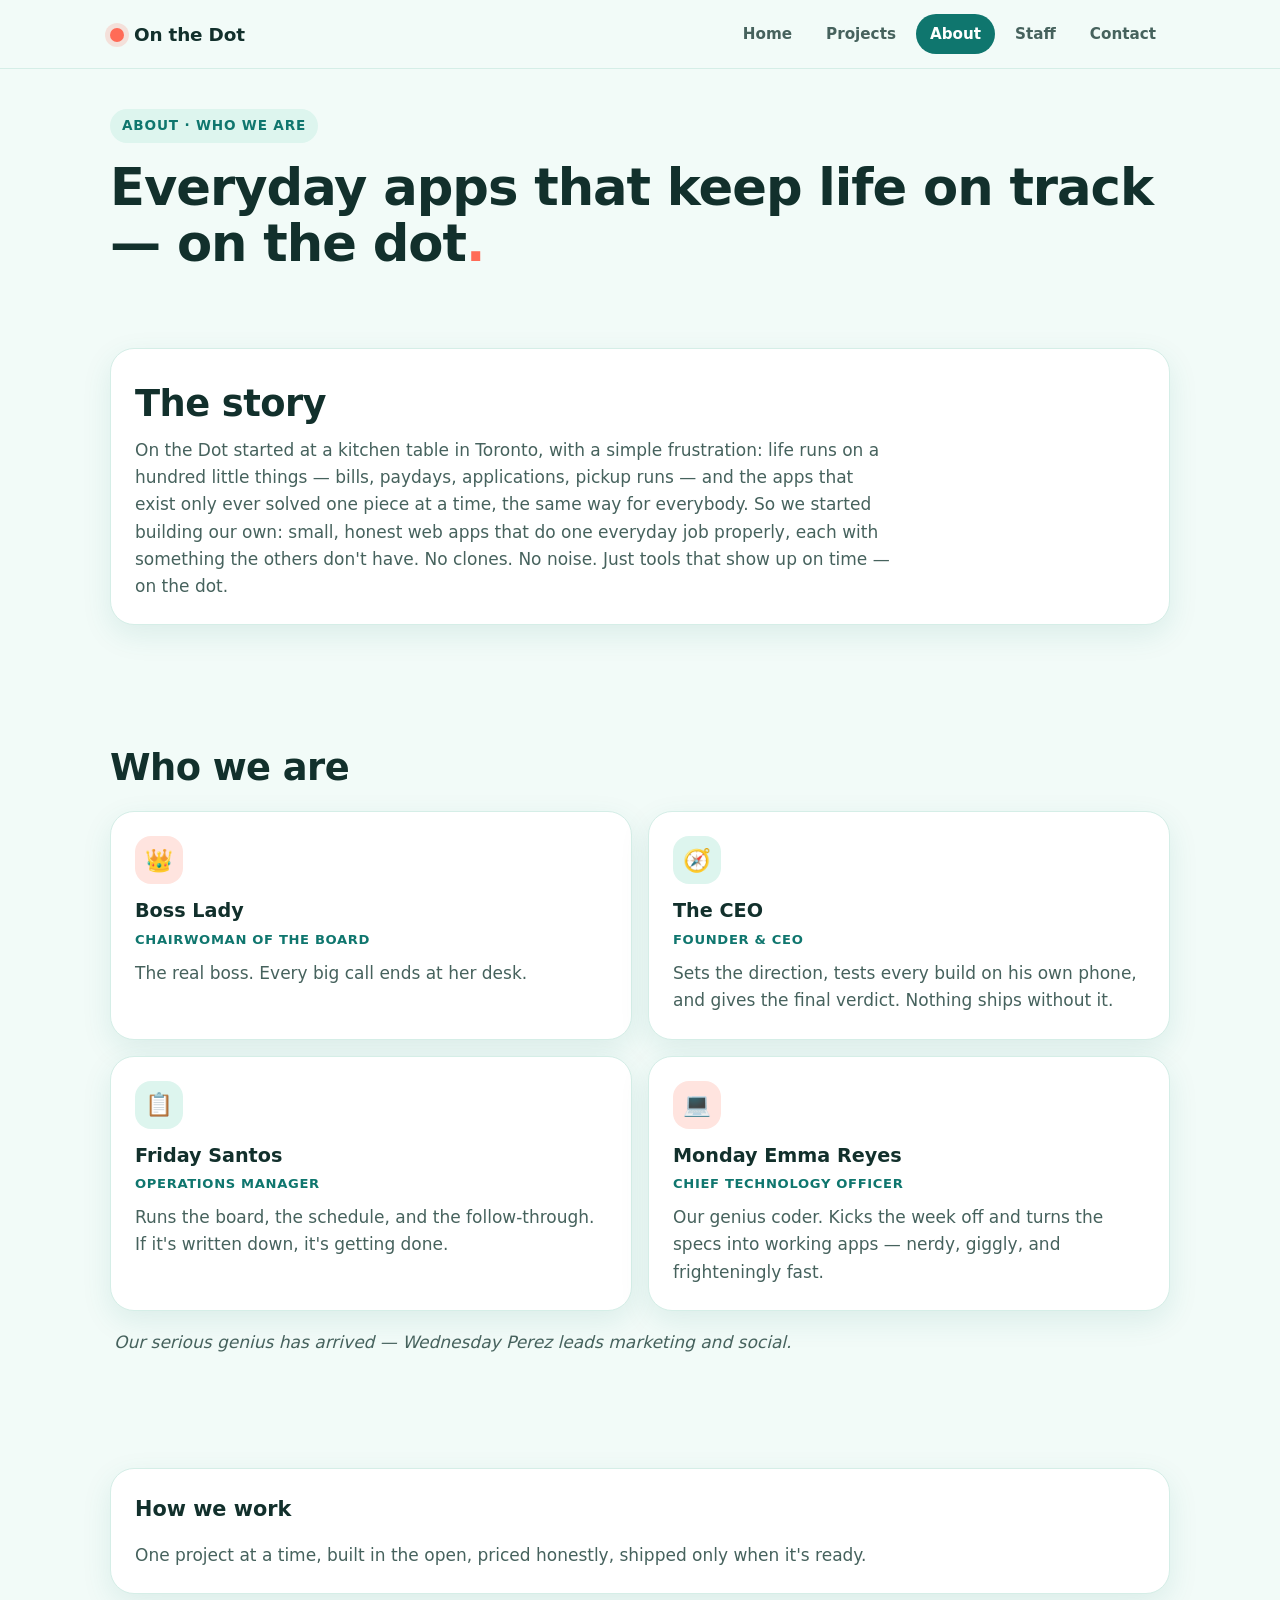
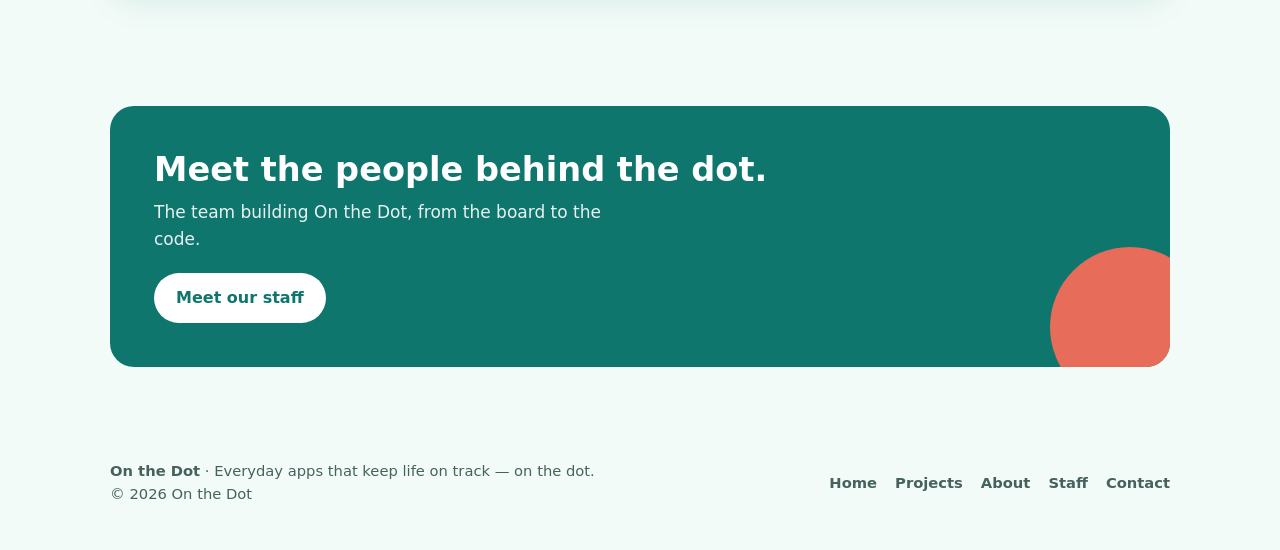
==== commit e0c1c636: "TASK-011 (CEO addition): About page empty-chair line -> 'Our serious genius has arrived — Wednesday " ====
--- a/about/index.html
+++ b/about/index.html
@@ -6,20 +6,20 @@
   <title>About — On the Dot</title>
   <meta name="description" content="Who we are: On the Dot builds everyday web apps that keep life on track — on the dot.">
   <meta name="theme-color" content="#0F766E">
-  <link rel="canonical" href="https://onthedotapp.github.io/onthedot-website/about/">
+  <link rel="canonical" href="https://onthedotapp.ca/about/">
   <meta property="og:type" content="website">
   <meta property="og:site_name" content="On the Dot">
   <meta property="og:title" content="About — On the Dot">
   <meta property="og:description" content="Who we are: On the Dot builds everyday web apps that keep life on track — on the dot.">
-  <meta property="og:url" content="https://onthedotapp.github.io/onthedot-website/about/">
-  <meta property="og:image" content="https://onthedotapp.github.io/onthedot-website/assets/images/og-image.png">
+  <meta property="og:url" content="https://onthedotapp.ca/about/">
+  <meta property="og:image" content="https://onthedotapp.ca/assets/images/og-image.png">
   <meta property="og:image:width" content="1200">
   <meta property="og:image:height" content="630">
   <meta property="og:image:alt" content="On the Dot: keep life on track, on the dot.">
   <meta name="twitter:card" content="summary_large_image">
   <meta name="twitter:title" content="About — On the Dot">
   <meta name="twitter:description" content="Who we are: On the Dot builds everyday web apps that keep life on track — on the dot.">
-  <meta name="twitter:image" content="https://onthedotapp.github.io/onthedot-website/assets/images/og-image.png">
+  <meta name="twitter:image" content="https://onthedotapp.ca/assets/images/og-image.png">
   <link rel="icon" href="../favicon.ico" sizes="32x32">
   <link rel="icon" type="image/svg+xml" href="data:image/svg+xml,%3Csvg xmlns='http://www.w3.org/2000/svg' viewBox='0 0 32 32'%3E%3Ccircle cx='16' cy='16' r='11' fill='%23FF6B57'/%3E%3C/svg%3E">
   <link rel="stylesheet" href="../assets/css/styles.css">
@@ -101,7 +101,7 @@
             <p>Our genius coder. Kicks the week off and turns the specs into working apps — nerdy, giggly, and frighteningly fast.</p>
           </article>
         </div>
-        <p class="empty-chair"><em>(One chair is still empty. Wednesday's. We're saving it for a serious genius.)</em></p>
+        <p class="empty-chair"><em>Our serious genius has arrived — Wednesday Perez leads marketing and social.</em></p>
       </div>
     </section>
 
